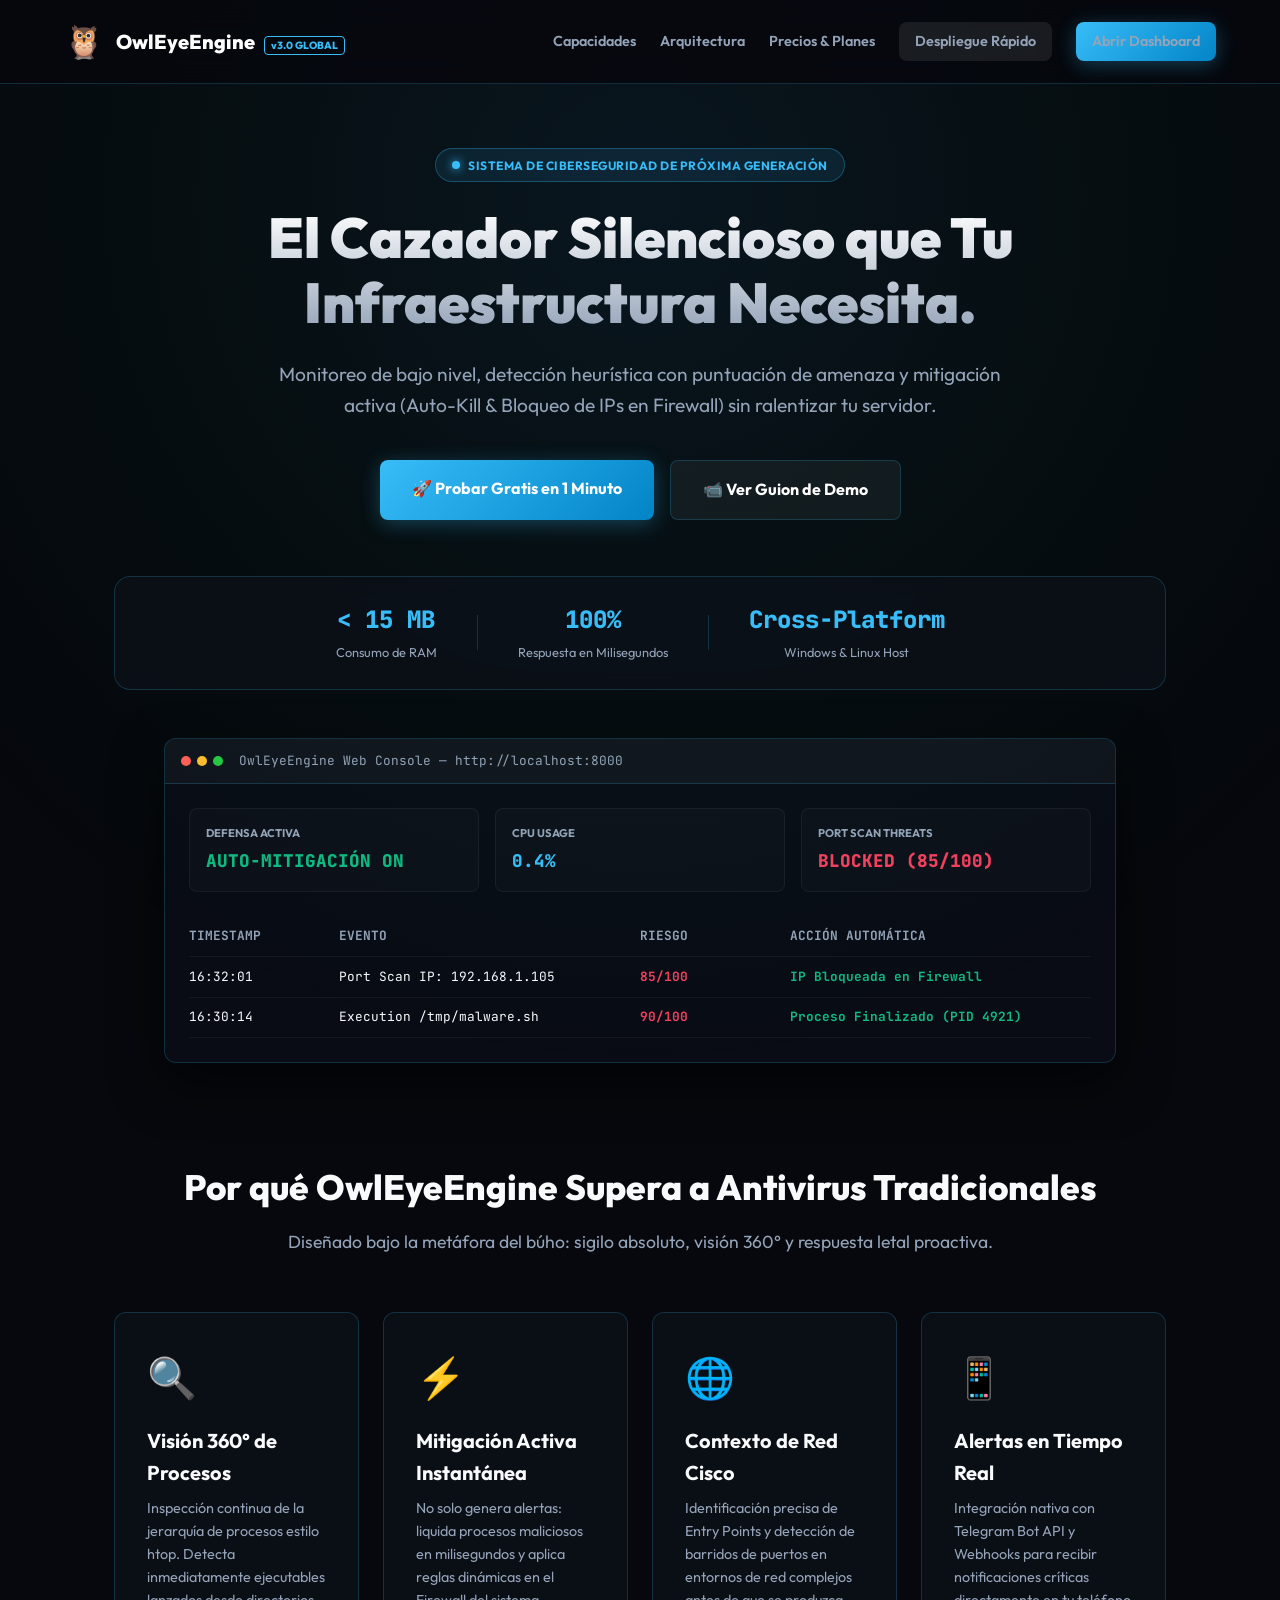
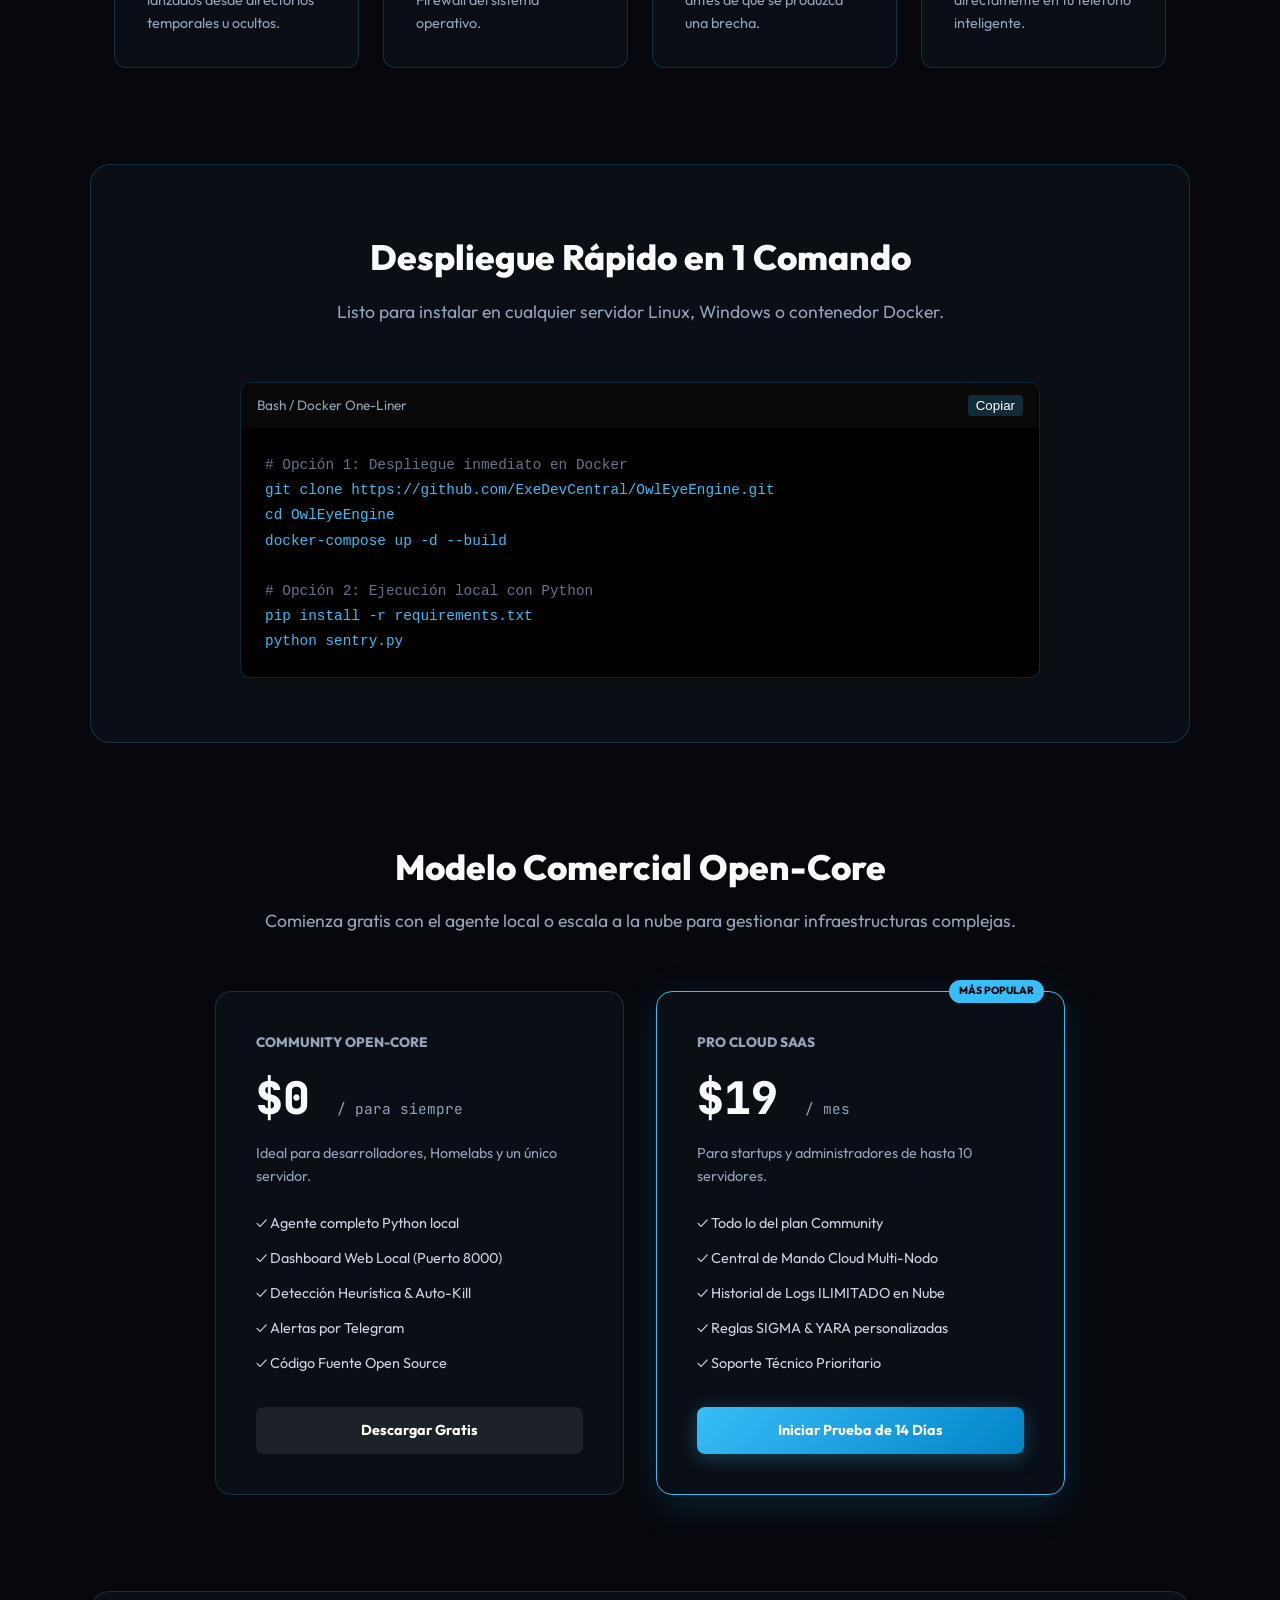
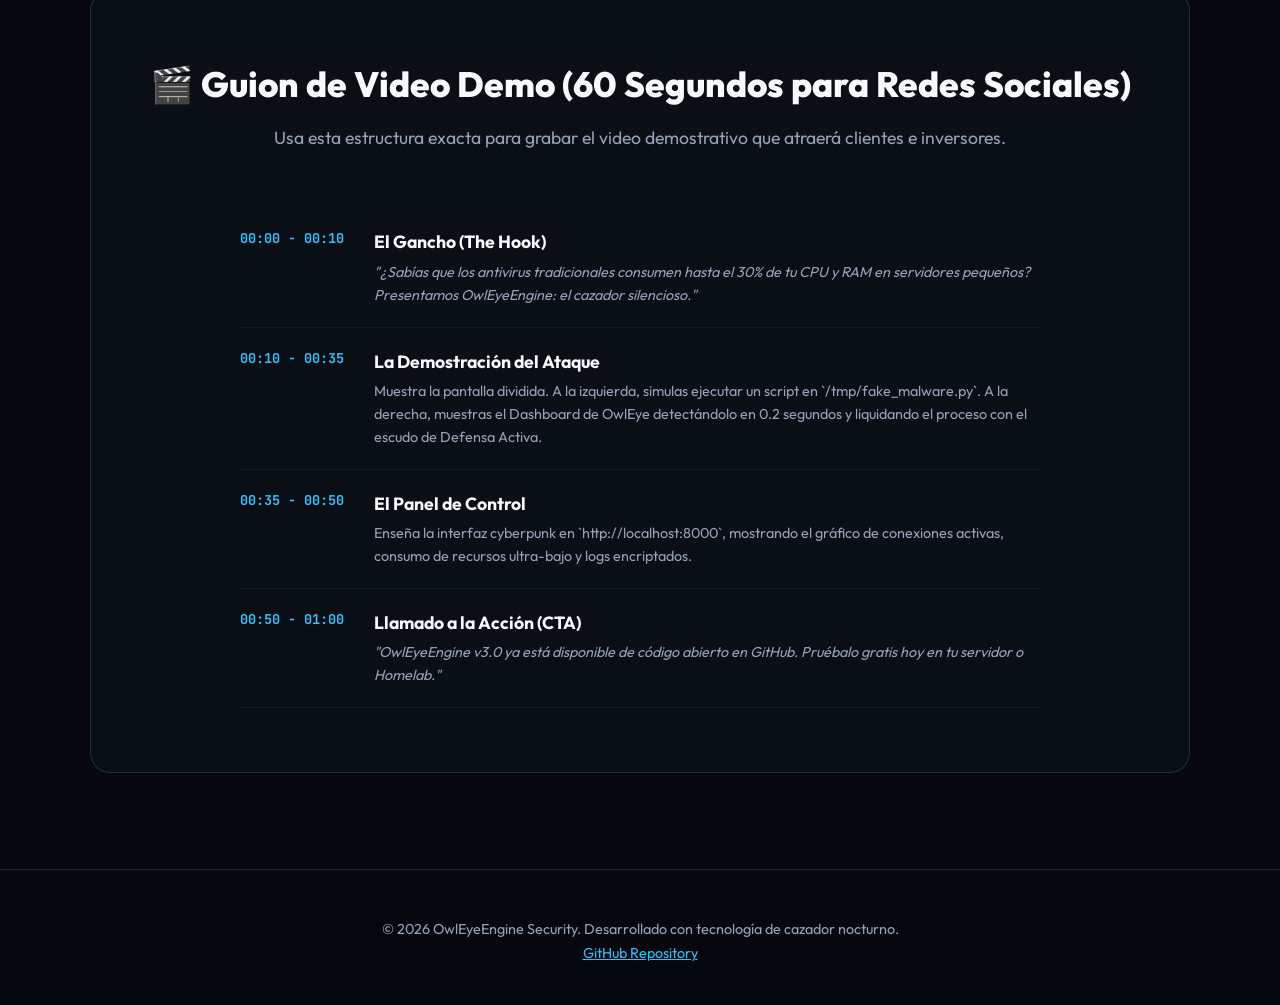
==== landing_page/index.html @ d5b2be89 "feat: OwlEyeEngine v3.0 Global Edition with Web Dashboard, Active Defense & Landing Page" ====
<!DOCTYPE html>
<html lang="es">
<head>
    <meta charset="UTF-8">
    <meta name="viewport" content="width=device-width, initial-scale=1.0">
    <title>OwlEyeEngine | Silent Monitor & Active Cyber Defense</title>
    <meta name="description" content="Next-generation ultra-lightweight EDR & Heuristic Security Agent for Linux, Windows & Cloud Servers with Real-time Active Defense.">
    <link rel="stylesheet" href="style.css">
    <link rel="preconnect" href="https://fonts.googleapis.com">
    <link rel="preconnect" href="https://fonts.gstatic.com" crossorigin>
    <link href="https://fonts.googleapis.com/css2?family=JetBrains+Mono:wght@400;700&family=Outfit:wght@300;400;600;700;800;900&display=swap" rel="stylesheet">
</head>
<body>
    <!-- Background Animated Mesh -->
    <div class="mesh-bg"></div>
    
    <!-- Header / Nav -->
    <header class="header">
        <div class="nav-container">
            <a href="#" class="brand">
                <span class="owl-logo">🦉</span>
                <div class="brand-info">
                    <span class="brand-name">OwlEyeEngine</span>
                    <span class="brand-badge">v3.0 GLOBAL</span>
                </div>
            </a>
            <nav class="nav-links">
                <a href="#features">Capacidades</a>
                <a href="#architecture">Arquitectura</a>
                <a href="#pricing">Precios & Planes</a>
                <a href="#quickstart" class="btn btn-secondary btn-nav">Despliegue Rápido</a>
                <a href="http://localhost:8000" target="_blank" class="btn btn-primary btn-nav">Abrir Dashboard</a>
            </nav>
        </div>
    </header>

    <!-- Hero Section -->
    <section class="hero">
        <div class="hero-content">
            <div class="hero-tag">
                <span class="pulse-dot"></span>
                SISTEMA DE CIBERSEGURIDAD DE PRÓXIMA GENERACIÓN
            </div>
            <h1 class="hero-title">El Cazador Silencioso que Tu Infraestructura Necesita.</h1>
            <p class="hero-subtitle">
                Monitoreo de bajo nivel, detección heurística con puntuación de amenaza y mitigación activa (Auto-Kill & Bloqueo de IPs en Firewall) sin ralentizar tu servidor.
            </p>
            <div class="hero-actions">
                <a href="#quickstart" class="btn btn-primary btn-lg">🚀 Probar Gratis en 1 Minuto</a>
                <a href="#demo-script" class="btn btn-glass btn-lg">📹 Ver Guion de Demo</a>
            </div>
            <div class="hero-stats">
                <div class="stat-item">
                    <span class="stat-number">&lt; 15 MB</span>
                    <span class="stat-label">Consumo de RAM</span>
                </div>
                <div class="stat-divider"></div>
                <div class="stat-item">
                    <span class="stat-number">100%</span>
                    <span class="stat-label">Respuesta en Milisegundos</span>
                </div>
                <div class="stat-divider"></div>
                <div class="stat-item">
                    <span class="stat-number">Cross-Platform</span>
                    <span class="stat-label">Windows & Linux Host</span>
                </div>
            </div>
        </div>
    </section>

    <!-- Interactive Mockup Showcase -->
    <section class="mockup-section">
        <div class="window-mockup">
            <div class="window-header">
                <div class="window-dots">
                    <span class="dot dot-red"></span>
                    <span class="dot dot-yellow"></span>
                    <span class="dot dot-green"></span>
                </div>
                <div class="window-title">OwlEyeEngine Web Console — http://localhost:8000</div>
            </div>
            <div class="window-body">
                <div class="mockup-grid">
                    <div class="mock-card">
                        <div class="mock-label">DEFENSA ACTIVA</div>
                        <div class="mock-val green">AUTO-MITIGACIÓN ON</div>
                    </div>
                    <div class="mock-card">
                        <div class="mock-label">CPU USAGE</div>
                        <div class="mock-val cyan">0.4%</div>
                    </div>
                    <div class="mock-card">
                        <div class="mock-label">PORT SCAN THREATS</div>
                        <div class="mock-val rose">BLOCKED (85/100)</div>
                    </div>
                </div>
                <div class="mockup-table">
                    <div class="mock-row header-row">
                        <span>TIMESTAMP</span>
                        <span>EVENTO</span>
                        <span>RIESGO</span>
                        <span>ACCIÓN AUTOMÁTICA</span>
                    </div>
                    <div class="mock-row">
                        <span>16:32:01</span>
                        <span>Port Scan IP: 192.168.1.105</span>
                        <span class="badge-danger">85/100</span>
                        <span class="badge-success">IP Bloqueada en Firewall</span>
                    </div>
                    <div class="mock-row">
                        <span>16:30:14</span>
                        <span>Execution /tmp/malware.sh</span>
                        <span class="badge-danger">90/100</span>
                        <span class="badge-success">Proceso Finalizado (PID 4921)</span>
                    </div>
                </div>
            </div>
        </div>
    </section>

    <!-- Features Section -->
    <section id="features" class="section">
        <div class="section-header">
            <h2>Por qué OwlEyeEngine Supera a Antivirus Tradicionales</h2>
            <p>Diseñado bajo la metáfora del búho: sigilo absoluto, visión 360° y respuesta letal proactiva.</p>
        </div>

        <div class="cards-grid">
            <div class="feature-card">
                <div class="feature-icon">🔍</div>
                <h3>Visión 360° de Procesos</h3>
                <p>Inspección continua de la jerarquía de procesos estilo htop. Detecta inmediatamente ejecutables lanzados desde directorios temporales u ocultos.</p>
            </div>

            <div class="feature-card">
                <div class="feature-icon">⚡</div>
                <h3>Mitigación Activa Instantánea</h3>
                <p>No solo genera alertas: liquida procesos maliciosos en milisegundos y aplica reglas dinámicas en el Firewall del sistema operativo.</p>
            </div>

            <div class="feature-card">
                <div class="feature-icon">🌐</div>
                <h3>Contexto de Red Cisco</h3>
                <p>Identificación precisa de Entry Points y detección de barridos de puertos en entornos de red complejos antes de que se produzca una brecha.</p>
            </div>

            <div class="feature-card">
                <div class="feature-icon">📱</div>
                <h3>Alertas en Tiempo Real</h3>
                <p>Integración nativa con Telegram Bot API y Webhooks para recibir notificaciones críticas directamente en tu teléfono inteligente.</p>
            </div>
        </div>
    </section>

    <!-- Quick Start -->
    <section id="quickstart" class="section bg-panel">
        <div class="section-header">
            <h2>Despliegue Rápido en 1 Comando</h2>
            <p>Listo para instalar en cualquier servidor Linux, Windows o contenedor Docker.</p>
        </div>

        <div class="code-box">
            <div class="code-header">
                <span>Bash / Docker One-Liner</span>
                <button class="copy-btn" onclick="navigator.clipboard.writeText('docker-compose up -d --build')">Copiar</button>
            </div>
            <pre><code><span class="code-comment"># Opción 1: Despliegue inmediato en Docker</span>
git clone https://github.com/ExeDevCentral/OwlEyeEngine.git
cd OwlEyeEngine
docker-compose up -d --build

<span class="code-comment"># Opción 2: Ejecución local con Python</span>
pip install -r requirements.txt
python sentry.py</code></pre>
        </div>
    </section>

    <!-- Pricing Section -->
    <section id="pricing" class="section">
        <div class="section-header">
            <h2>Modelo Comercial Open-Core</h2>
            <p>Comienza gratis con el agente local o escala a la nube para gestionar infraestructuras complejas.</p>
        </div>

        <div class="pricing-grid">
            <div class="pricing-card">
                <div class="price-tier">COMMUNITY OPEN-CORE</div>
                <div class="price-amount">$0 <span>/ para siempre</span></div>
                <p class="price-desc">Ideal para desarrolladores, Homelabs y un único servidor.</p>
                <ul class="price-features">
                    <li>✓ Agente completo Python local</li>
                    <li>✓ Dashboard Web Local (Puerto 8000)</li>
                    <li>✓ Detección Heurística & Auto-Kill</li>
                    <li>✓ Alertas por Telegram</li>
                    <li>✓ Código Fuente Open Source</li>
                </ul>
                <a href="#quickstart" class="btn btn-secondary btn-full">Descargar Gratis</a>
            </div>

            <div class="pricing-card featured">
                <div class="popular-badge">MÁS POPULAR</div>
                <div class="price-tier">PRO CLOUD SAAS</div>
                <div class="price-amount">$19 <span>/ mes</span></div>
                <p class="price-desc">Para startups y administradores de hasta 10 servidores.</p>
                <ul class="price-features">
                    <li>✓ Todo lo del plan Community</li>
                    <li>✓ Central de Mando Cloud Multi-Nodo</li>
                    <li>✓ Historial de Logs ILIMITADO en Nube</li>
                    <li>✓ Reglas SIGMA & YARA personalizadas</li>
                    <li>✓ Soporte Técnico Prioritario</li>
                </ul>
                <a href="#" class="btn btn-primary btn-full">Iniciar Prueba de 14 Días</a>
            </div>
        </div>
    </section>

    <!-- Demo Script Section -->
    <section id="demo-script" class="section bg-panel">
        <div class="section-header">
            <h2>🎬 Guion de Video Demo (60 Segundos para Redes Sociales)</h2>
            <p>Usa esta estructura exacta para grabar el video demostrativo que atraerá clientes e inversores.</p>
        </div>

        <div class="script-timeline">
            <div class="timeline-step">
                <div class="step-time">00:00 - 00:10</div>
                <div class="step-content">
                    <h4>El Gancho (The Hook)</h4>
                    <p><em>"¿Sabías que los antivirus tradicionales consumen hasta el 30% de tu CPU y RAM en servidores pequeños? Presentamos OwlEyeEngine: el cazador silencioso."</em></p>
                </div>
            </div>
            <div class="timeline-step">
                <div class="step-time">00:10 - 00:35</div>
                <div class="step-content">
                    <h4>La Demostración del Ataque</h4>
                    <p>Muestra la pantalla dividida. A la izquierda, simulas ejecutar un script en `/tmp/fake_malware.py`. A la derecha, muestras el Dashboard de OwlEye detectándolo en 0.2 segundos y liquidando el proceso con el escudo de Defensa Activa.</p>
                </div>
            </div>
            <div class="timeline-step">
                <div class="step-time">00:35 - 00:50</div>
                <div class="step-content">
                    <h4>El Panel de Control</h4>
                    <p>Enseña la interfaz cyberpunk en `http://localhost:8000`, mostrando el gráfico de conexiones activas, consumo de recursos ultra-bajo y logs encriptados.</p>
                </div>
            </div>
            <div class="timeline-step">
                <div class="step-time">00:50 - 01:00</div>
                <div class="step-content">
                    <h4>Llamado a la Acción (CTA)</h4>
                    <p><em>"OwlEyeEngine v3.0 ya está disponible de código abierto en GitHub. Pruébalo gratis hoy en tu servidor o Homelab."</em></p>
                </div>
            </div>
        </div>
    </section>

    <!-- Footer -->
    <footer class="footer">
        <p>© 2026 OwlEyeEngine Security. Desarrollado con tecnología de cazador nocturno.</p>
        <p><a href="https://github.com/ExeDevCentral/OwlEyeEngine.git" target="_blank" style="color: var(--cyan);">GitHub Repository</a></p>
    </footer>
</body>
</html>
---- landing_page/style.css ----
:root {
    --bg-main: #06080d;
    --panel-bg: rgba(14, 18, 27, 0.7);
    --panel-border: rgba(56, 189, 248, 0.2);
    --text-primary: #f8fafc;
    --text-secondary: #94a3b8;
    --cyan: #38bdf8;
    --emerald: #10b981;
    --rose: #f43f5e;
    --font: 'Outfit', sans-serif;
    --font-mono: 'JetBrains Mono', monospace;
}

* {
    box-sizing: border-box;
    margin: 0;
    padding: 0;
}

body {
    background-color: var(--bg-main);
    color: var(--text-primary);
    font-family: var(--font);
    line-height: 1.6;
    overflow-x: hidden;
}

.mesh-bg {
    position: fixed;
    top: -20vh;
    left: -20vw;
    width: 140vw;
    height: 140vh;
    background: radial-gradient(circle at 50% 30%, rgba(56, 189, 248, 0.08) 0%, rgba(16, 185, 129, 0.04) 35%, transparent 70%);
    pointer-events: none;
    z-index: 0;
}

/* HEADER */
.header {
    position: sticky;
    top: 0;
    z-index: 100;
    background: rgba(6, 8, 13, 0.85);
    backdrop-filter: blur(16px);
    border-bottom: 1px solid var(--panel-border);
    padding: 1rem 0;
}

.nav-container {
    max-width: 1200px;
    margin: 0 auto;
    display: flex;
    justify-content: space-between;
    align-items: center;
    padding: 0 1.5rem;
}

.brand {
    display: flex;
    align-items: center;
    gap: 0.75rem;
    text-decoration: none;
    color: white;
}

.owl-logo { font-size: 2rem; }
.brand-name { font-weight: 800; font-size: 1.25rem; }

.brand-badge {
    font-size: 0.65rem;
    font-weight: 800;
    color: var(--cyan);
    border: 1px solid var(--cyan);
    padding: 2px 6px;
    border-radius: 4px;
    margin-left: 6px;
}

.nav-links {
    display: flex;
    align-items: center;
    gap: 1.5rem;
}

.nav-links a {
    color: var(--text-secondary);
    text-decoration: none;
    font-weight: 600;
    font-size: 0.9rem;
    transition: color 0.2s;
}

.nav-links a:hover { color: white; }

/* BUTTONS */
.btn {
    display: inline-block;
    padding: 0.75rem 1.5rem;
    border-radius: 8px;
    font-weight: 700;
    text-decoration: none;
    transition: all 0.2s ease;
    cursor: pointer;
    font-size: 0.9rem;
}

.btn-primary {
    background: linear-gradient(135deg, var(--cyan), #0284c7);
    color: white;
    box-shadow: 0 4px 20px rgba(56, 189, 248, 0.3);
}

.btn-primary:hover {
    transform: translateY(-2px);
    box-shadow: 0 6px 25px rgba(56, 189, 248, 0.45);
}

.btn-secondary {
    background: rgba(255, 255, 255, 0.08);
    color: white;
}

.btn-glass {
    background: rgba(255, 255, 255, 0.05);
    color: white;
    border: 1px solid var(--panel-border);
}

.btn-lg { padding: 1rem 2rem; font-size: 1rem; }
.btn-nav { padding: 0.5rem 1rem; }

/* HERO */
.hero {
    max-width: 1100px;
    margin: 4rem auto 2rem auto;
    text-align: center;
    padding: 0 1.5rem;
    position: relative;
    z-index: 1;
}

.hero-tag {
    display: inline-flex;
    align-items: center;
    gap: 8px;
    background: rgba(56, 189, 248, 0.1);
    border: 1px solid rgba(56, 189, 248, 0.3);
    color: var(--cyan);
    padding: 0.4rem 1rem;
    border-radius: 30px;
    font-size: 0.75rem;
    font-weight: 700;
    letter-spacing: 0.5px;
    margin-bottom: 1.5rem;
}

.pulse-dot {
    width: 8px;
    height: 8px;
    background-color: var(--cyan);
    border-radius: 50%;
    box-shadow: 0 0 10px var(--cyan);
}

.hero-title {
    font-size: 3.5rem;
    font-weight: 900;
    line-height: 1.15;
    background: linear-gradient(180deg, #ffffff 0%, #94a3b8 100%);
    -webkit-background-clip: text;
    -webkit-text-fill-color: transparent;
    margin-bottom: 1.5rem;
}

.hero-subtitle {
    font-size: 1.2rem;
    color: var(--text-secondary);
    max-width: 750px;
    margin: 0 auto 2.5rem auto;
}

.hero-actions {
    display: flex;
    justify-content: center;
    gap: 1rem;
    margin-bottom: 3.5rem;
}

.hero-stats {
    display: flex;
    justify-content: center;
    align-items: center;
    gap: 2.5rem;
    background: var(--panel-bg);
    border: 1px solid var(--panel-border);
    padding: 1.5rem 2rem;
    border-radius: 16px;
    backdrop-filter: blur(10px);
}

.stat-number { display: block; font-size: 1.5rem; font-weight: 800; font-family: var(--font-mono); color: var(--cyan); }
.stat-label { font-size: 0.8rem; color: var(--text-secondary); }
.stat-divider { width: 1px; height: 35px; background: var(--panel-border); }

/* MOCKUP SHOWCASE */
.mockup-section {
    max-width: 1000px;
    margin: 3rem auto 6rem auto;
    padding: 0 1.5rem;
}

.window-mockup {
    background: rgba(10, 14, 23, 0.9);
    border: 1px solid var(--panel-border);
    border-radius: 12px;
    box-shadow: 0 20px 50px rgba(0,0,0,0.6);
    overflow: hidden;
}

.window-header {
    background: rgba(255, 255, 255, 0.03);
    padding: 0.75rem 1rem;
    display: flex;
    align-items: center;
    border-bottom: 1px solid var(--panel-border);
}

.window-dots { display: flex; gap: 6px; margin-right: 1rem; }
.dot { width: 10px; height: 10px; border-radius: 50%; }
.dot-red { background: #ff5f56; }
.dot-yellow { background: #ffbd2e; }
.dot-green { background: #27c93f; }
.window-title { font-family: var(--font-mono); font-size: 0.8rem; color: var(--text-secondary); }

.window-body { padding: 1.5rem; }
.mockup-grid { display: grid; grid-template-columns: repeat(3, 1fr); gap: 1rem; margin-bottom: 1.5rem; }
.mock-card { background: rgba(255,255,255,0.02); padding: 1rem; border-radius: 8px; border: 1px solid rgba(255,255,255,0.05); }
.mock-label { font-size: 0.7rem; color: var(--text-secondary); font-weight: 700; }
.mock-val { font-size: 1.1rem; font-weight: 800; font-family: var(--font-mono); margin-top: 4px; }
.mock-val.green { color: var(--emerald); }
.mock-val.cyan { color: var(--cyan); }
.mock-val.rose { color: var(--rose); }

.mockup-table { font-family: var(--font-mono); font-size: 0.8rem; }
.mock-row { display: grid; grid-template-columns: 1fr 2fr 1fr 2fr; padding: 0.6rem 0; border-bottom: 1px solid rgba(255,255,255,0.05); }
.header-row { color: var(--text-secondary); font-weight: 700; }
.badge-danger { color: var(--rose); font-weight: 700; }
.badge-success { color: var(--emerald); font-weight: 700; }

/* SECTIONS */
.section { max-width: 1100px; margin: 6rem auto; padding: 0 1.5rem; }
.bg-panel { background: var(--panel-bg); border: 1px solid var(--panel-border); padding: 4rem 2rem; border-radius: 20px; }
.section-header { text-align: center; margin-bottom: 3.5rem; }
.section-header h2 { font-size: 2.2rem; font-weight: 800; margin-bottom: 0.75rem; }
.section-header p { color: var(--text-secondary); font-size: 1.1rem; }

/* CARDS */
.cards-grid { display: grid; grid-template-columns: repeat(auto-fit, minmax(240px, 1fr)); gap: 1.5rem; }
.feature-card { background: var(--panel-bg); border: 1px solid var(--panel-border); padding: 2rem; border-radius: 12px; }
.feature-icon { font-size: 2.5rem; margin-bottom: 1rem; }
.feature-card h3 { font-size: 1.25rem; font-weight: 700; margin-bottom: 0.5rem; }
.feature-card p { color: var(--text-secondary); font-size: 0.9rem; }

/* CODE BOX */
.code-box { background: #000000; border: 1px solid var(--panel-border); border-radius: 10px; overflow: hidden; max-width: 800px; margin: 0 auto; }
.code-header { background: rgba(255,255,255,0.03); padding: 0.75rem 1rem; display: flex; justify-content: space-between; font-size: 0.85rem; color: var(--text-secondary); }
.copy-btn { background: var(--panel-border); border: none; color: white; padding: 2px 8px; border-radius: 4px; cursor: pointer; }
.code-box pre { padding: 1.5rem; font-family: var(--font-mono); font-size: 0.9rem; color: var(--cyan); line-height: 1.6; }
.code-comment { color: #64748b; }

/* PRICING */
.pricing-grid { display: grid; grid-template-columns: 1fr 1fr; gap: 2rem; max-width: 850px; margin: 0 auto; }
.pricing-card { background: var(--panel-bg); border: 1px solid var(--panel-border); padding: 2.5rem; border-radius: 16px; position: relative; }
.pricing-card.featured { border-color: var(--cyan); box-shadow: 0 10px 40px rgba(56, 189, 248, 0.15); }
.popular-badge { position: absolute; top: -12px; right: 20px; background: var(--cyan); color: black; font-weight: 800; font-size: 0.65rem; padding: 3px 10px; border-radius: 12px; }
.price-tier { font-size: 0.85rem; font-weight: 800; color: var(--text-secondary); }
.price-amount { font-size: 2.8rem; font-weight: 900; margin: 0.5rem 0; font-family: var(--font-mono); }
.price-amount span { font-size: 0.9rem; font-weight: 400; color: var(--text-secondary); }
.price-desc { font-size: 0.9rem; color: var(--text-secondary); margin-bottom: 1.5rem; }
.price-features { list-style: none; margin-bottom: 2rem; font-size: 0.9rem; }
.price-features li { margin-bottom: 0.75rem; color: #cbd5e1; }
.btn-full { display: block; text-align: center; width: 100%; }

/* DEMO SCRIPT TIMELINE */
.script-timeline { max-width: 800px; margin: 0 auto; }
.timeline-step { display: flex; gap: 1.5rem; padding: 1.25rem 0; border-bottom: 1px solid rgba(255,255,255,0.05); }
.step-time { font-family: var(--font-mono); font-size: 0.85rem; color: var(--cyan); font-weight: 700; min-width: 110px; }
.step-content h4 { font-size: 1.1rem; margin-bottom: 4px; }
.step-content p { color: var(--text-secondary); font-size: 0.9rem; }

/* FOOTER */
.footer { border-top: 1px solid var(--panel-border); text-align: center; padding: 3rem 0; color: var(--text-secondary); font-size: 0.9rem; }
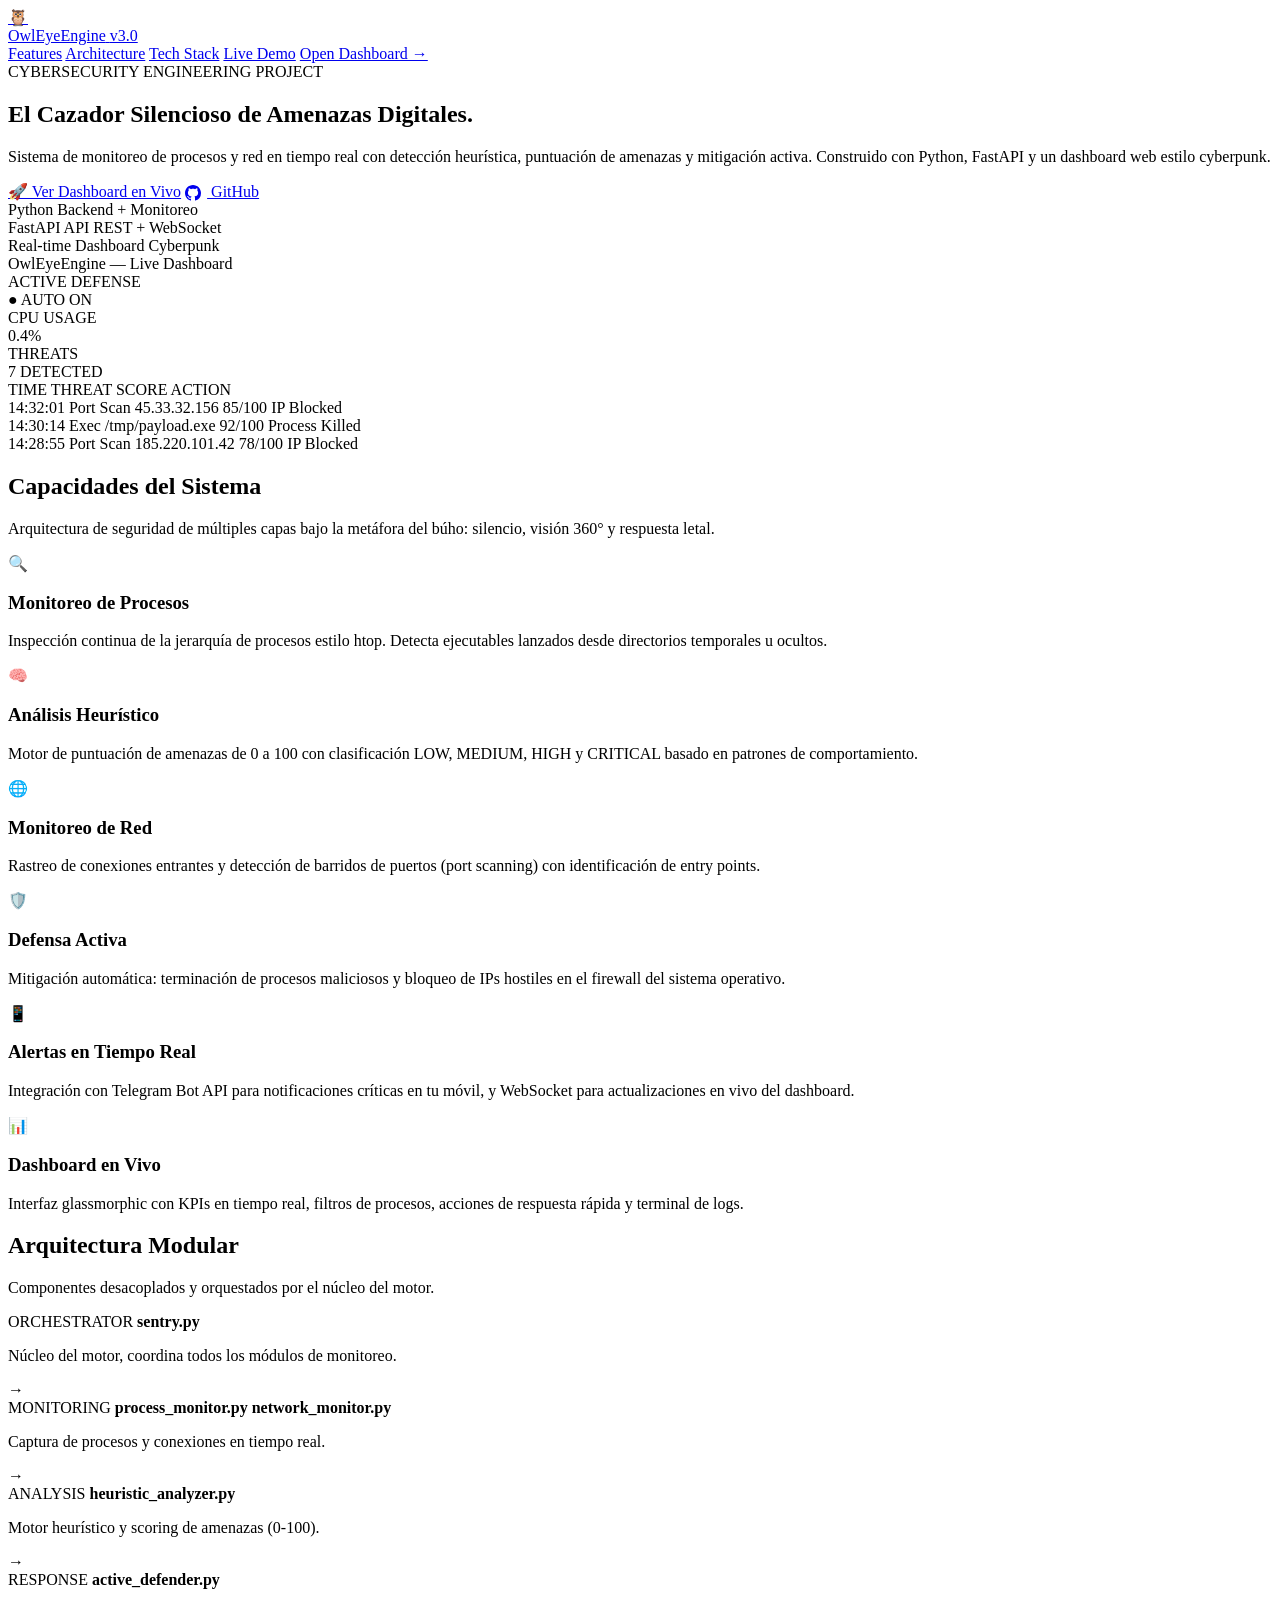
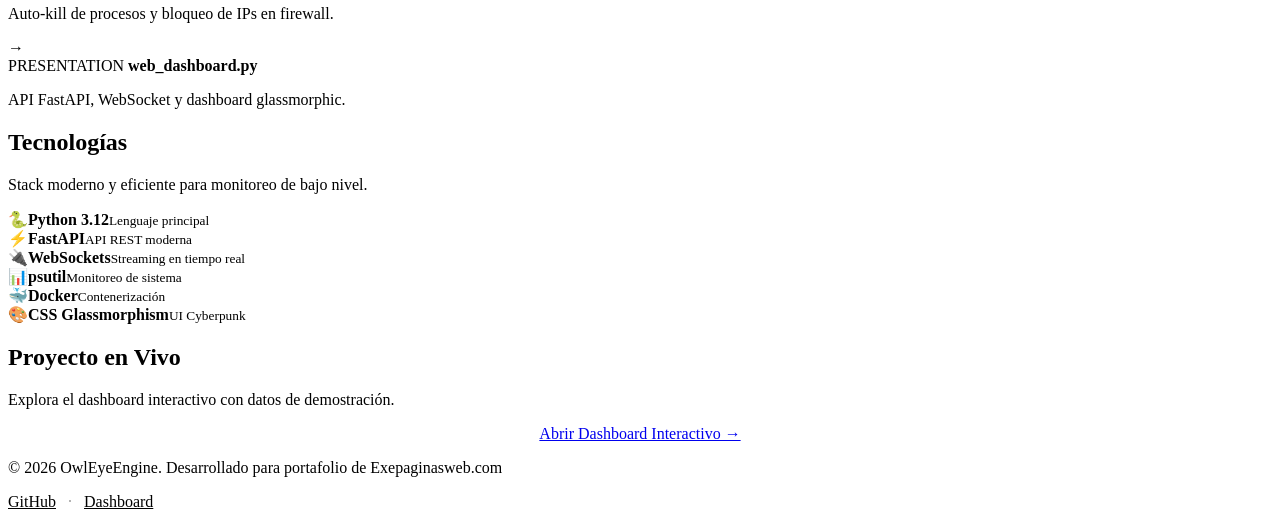
==== commit b8990e33: "feat: production-ready dashboard, demo mode & Vercel deployment support - Add DEMO_MODE (simulated d" ====
--- a/landing_page/index.html
+++ b/landing_page/index.html
@@ -3,72 +3,75 @@
 <head>
     <meta charset="UTF-8">
     <meta name="viewport" content="width=device-width, initial-scale=1.0">
-    <title>OwlEyeEngine | Silent Monitor & Active Cyber Defense</title>
-    <meta name="description" content="Next-generation ultra-lightweight EDR & Heuristic Security Agent for Linux, Windows & Cloud Servers with Real-time Active Defense.">
-    <link rel="stylesheet" href="style.css">
+    <title>OwlEyeEngine | Cybersecurity Monitoring Dashboard</title>
+    <meta name="description" content="Plataforma de ciberseguridad con monitoreo en tiempo real, detección heurística de amenazas y defensa activa. Proyecto demo para portafolio.">
+    <link rel="icon" href="data:image/svg+xml,<svg xmlns='http://www.w3.org/2000/svg' viewBox='0 0 100 100'><text y='.9em' font-size='90'>🦉</text></svg>">
+    <link rel="stylesheet" href="/landing/style.css">
     <link rel="preconnect" href="https://fonts.googleapis.com">
     <link rel="preconnect" href="https://fonts.gstatic.com" crossorigin>
     <link href="https://fonts.googleapis.com/css2?family=JetBrains+Mono:wght@400;700&family=Outfit:wght@300;400;600;700;800;900&display=swap" rel="stylesheet">
 </head>
 <body>
-    <!-- Background Animated Mesh -->
     <div class="mesh-bg"></div>
-    
-    <!-- Header / Nav -->
+    <div class="grid-overlay"></div>
+
     <header class="header">
         <div class="nav-container">
             <a href="#" class="brand">
                 <span class="owl-logo">🦉</span>
                 <div class="brand-info">
                     <span class="brand-name">OwlEyeEngine</span>
-                    <span class="brand-badge">v3.0 GLOBAL</span>
+                    <span class="brand-badge">v3.0</span>
                 </div>
             </a>
             <nav class="nav-links">
-                <a href="#features">Capacidades</a>
-                <a href="#architecture">Arquitectura</a>
-                <a href="#pricing">Precios & Planes</a>
-                <a href="#quickstart" class="btn btn-secondary btn-nav">Despliegue Rápido</a>
-                <a href="http://localhost:8000" target="_blank" class="btn btn-primary btn-nav">Abrir Dashboard</a>
+                <a href="#features">Features</a>
+                <a href="#architecture">Architecture</a>
+                <a href="#stack">Tech Stack</a>
+                <a href="#demo">Live Demo</a>
+                <a href="/dashboard" target="_blank" class="btn btn-primary btn-nav">Open Dashboard →</a>
             </nav>
         </div>
     </header>
 
-    <!-- Hero Section -->
     <section class="hero">
         <div class="hero-content">
             <div class="hero-tag">
                 <span class="pulse-dot"></span>
-                SISTEMA DE CIBERSEGURIDAD DE PRÓXIMA GENERACIÓN
-            </div>
-            <h1 class="hero-title">El Cazador Silencioso que Tu Infraestructura Necesita.</h1>
+                CYBERSECURITY ENGINEERING PROJECT
+            </div>
+            <h1 class="hero-title">El Cazador Silencioso de Amenazas Digitales.</h1>
             <p class="hero-subtitle">
-                Monitoreo de bajo nivel, detección heurística con puntuación de amenaza y mitigación activa (Auto-Kill & Bloqueo de IPs en Firewall) sin ralentizar tu servidor.
+                Sistema de monitoreo de procesos y red en tiempo real con detección heurística,
+                puntuación de amenazas y mitigación activa. Construido con Python, FastAPI y un
+                dashboard web estilo cyberpunk.
             </p>
             <div class="hero-actions">
-                <a href="#quickstart" class="btn btn-primary btn-lg">🚀 Probar Gratis en 1 Minuto</a>
-                <a href="#demo-script" class="btn btn-glass btn-lg">📹 Ver Guion de Demo</a>
+                <a href="/dashboard" target="_blank" class="btn btn-primary btn-lg">🚀 Ver Dashboard en Vivo</a>
+                <a href="https://github.com/ExeDevCentral/OwlEyeEngine" target="_blank" class="btn btn-glass btn-lg">
+                    <svg viewBox="0 0 16 16" width="16" height="16" fill="currentColor" style="vertical-align:middle;margin-right:6px;"><path fill-rule="evenodd" d="M8 0C3.58 0 0 3.58 0 8c0 3.54 2.29 6.53 5.47 7.59.4.07.55-.17.55-.38 0-.19-.01-.82-.01-1.49-2.01.37-2.53-.49-2.69-.94-.09-.23-.48-.94-.82-1.13-.28-.15-.68-.52-.01-.53.63-.01 1.08.58 1.23.82.72 1.21 1.87.87 2.33.66.07-.52.28-.87.51-1.07-1.78-.2-3.64-.89-3.64-3.95 0-.87.31-1.59.82-2.15-.08-.2-.36-1.02.08-2.12 0 0 .67-.21 2.2.82.64-.18 1.32-.27 2-.27.68 0 1.36.09 2 .27 1.53-1.04 2.2-.82 2.2-.82.44 1.1.16 1.92.08 2.12.51.56.82 1.27.82 2.15 0 3.07-1.87 3.75-3.65 3.95.29.25.54.73.54 1.48 0 1.07-.01 1.93-.01 2.2 0 .21.15.46.55.38A8.01 8.01 0 0 0 16 8c0-4.42-3.58-8-8-8z"></path></svg>
+                    GitHub
+                </a>
             </div>
             <div class="hero-stats">
                 <div class="stat-item">
-                    <span class="stat-number">&lt; 15 MB</span>
-                    <span class="stat-label">Consumo de RAM</span>
+                    <span class="stat-number">Python</span>
+                    <span class="stat-label">Backend + Monitoreo</span>
                 </div>
                 <div class="stat-divider"></div>
                 <div class="stat-item">
-                    <span class="stat-number">100%</span>
-                    <span class="stat-label">Respuesta en Milisegundos</span>
+                    <span class="stat-number">FastAPI</span>
+                    <span class="stat-label">API REST + WebSocket</span>
                 </div>
                 <div class="stat-divider"></div>
                 <div class="stat-item">
-                    <span class="stat-number">Cross-Platform</span>
-                    <span class="stat-label">Windows & Linux Host</span>
-                </div>
-            </div>
-        </div>
-    </section>
-
-    <!-- Interactive Mockup Showcase -->
+                    <span class="stat-number">Real-time</span>
+                    <span class="stat-label">Dashboard Cyberpunk</span>
+                </div>
+            </div>
+        </div>
+    </section>
+
     <section class="mockup-section">
         <div class="window-mockup">
             <div class="window-header">
@@ -77,186 +80,170 @@
                     <span class="dot dot-yellow"></span>
                     <span class="dot dot-green"></span>
                 </div>
-                <div class="window-title">OwlEyeEngine Web Console — http://localhost:8000</div>
+                <div class="window-title">OwlEyeEngine — Live Dashboard</div>
             </div>
             <div class="window-body">
                 <div class="mockup-grid">
                     <div class="mock-card">
-                        <div class="mock-label">DEFENSA ACTIVA</div>
-                        <div class="mock-val green">AUTO-MITIGACIÓN ON</div>
+                        <div class="mock-label">ACTIVE DEFENSE</div>
+                        <div class="mock-val green">● AUTO ON</div>
                     </div>
                     <div class="mock-card">
                         <div class="mock-label">CPU USAGE</div>
                         <div class="mock-val cyan">0.4%</div>
                     </div>
                     <div class="mock-card">
-                        <div class="mock-label">PORT SCAN THREATS</div>
-                        <div class="mock-val rose">BLOCKED (85/100)</div>
+                        <div class="mock-label">THREATS</div>
+                        <div class="mock-val rose">7 DETECTED</div>
                     </div>
                 </div>
                 <div class="mockup-table">
                     <div class="mock-row header-row">
-                        <span>TIMESTAMP</span>
-                        <span>EVENTO</span>
-                        <span>RIESGO</span>
-                        <span>ACCIÓN AUTOMÁTICA</span>
+                        <span>TIME</span>
+                        <span>THREAT</span>
+                        <span>SCORE</span>
+                        <span>ACTION</span>
                     </div>
                     <div class="mock-row">
-                        <span>16:32:01</span>
-                        <span>Port Scan IP: 192.168.1.105</span>
+                        <span>14:32:01</span>
+                        <span>Port Scan 45.33.32.156</span>
                         <span class="badge-danger">85/100</span>
-                        <span class="badge-success">IP Bloqueada en Firewall</span>
+                        <span class="badge-success">IP Blocked</span>
                     </div>
                     <div class="mock-row">
-                        <span>16:30:14</span>
-                        <span>Execution /tmp/malware.sh</span>
-                        <span class="badge-danger">90/100</span>
-                        <span class="badge-success">Proceso Finalizado (PID 4921)</span>
-                    </div>
-                </div>
-            </div>
-        </div>
-    </section>
-
-    <!-- Features Section -->
+                        <span>14:30:14</span>
+                        <span>Exec /tmp/payload.exe</span>
+                        <span class="badge-danger">92/100</span>
+                        <span class="badge-success">Process Killed</span>
+                    </div>
+                    <div class="mock-row">
+                        <span>14:28:55</span>
+                        <span>Port Scan 185.220.101.42</span>
+                        <span class="badge-danger">78/100</span>
+                        <span class="badge-success">IP Blocked</span>
+                    </div>
+                </div>
+            </div>
+        </div>
+    </section>
+
     <section id="features" class="section">
         <div class="section-header">
-            <h2>Por qué OwlEyeEngine Supera a Antivirus Tradicionales</h2>
-            <p>Diseñado bajo la metáfora del búho: sigilo absoluto, visión 360° y respuesta letal proactiva.</p>
+            <h2>Capacidades del Sistema</h2>
+            <p>Arquitectura de seguridad de múltiples capas bajo la metáfora del búho: silencio, visión 360° y respuesta letal.</p>
         </div>
 
         <div class="cards-grid">
             <div class="feature-card">
                 <div class="feature-icon">🔍</div>
-                <h3>Visión 360° de Procesos</h3>
-                <p>Inspección continua de la jerarquía de procesos estilo htop. Detecta inmediatamente ejecutables lanzados desde directorios temporales u ocultos.</p>
-            </div>
-
-            <div class="feature-card">
-                <div class="feature-icon">⚡</div>
-                <h3>Mitigación Activa Instantánea</h3>
-                <p>No solo genera alertas: liquida procesos maliciosos en milisegundos y aplica reglas dinámicas en el Firewall del sistema operativo.</p>
+                <h3>Monitoreo de Procesos</h3>
+                <p>Inspección continua de la jerarquía de procesos estilo htop. Detecta ejecutables lanzados desde directorios temporales u ocultos.</p>
+            </div>
+
+            <div class="feature-card">
+                <div class="feature-icon">🧠</div>
+                <h3>Análisis Heurístico</h3>
+                <p>Motor de puntuación de amenazas de 0 a 100 con clasificación LOW, MEDIUM, HIGH y CRITICAL basado en patrones de comportamiento.</p>
             </div>
 
             <div class="feature-card">
                 <div class="feature-icon">🌐</div>
-                <h3>Contexto de Red Cisco</h3>
-                <p>Identificación precisa de Entry Points y detección de barridos de puertos en entornos de red complejos antes de que se produzca una brecha.</p>
+                <h3>Monitoreo de Red</h3>
+                <p>Rastreo de conexiones entrantes y detección de barridos de puertos (port scanning) con identificación de entry points.</p>
+            </div>
+
+            <div class="feature-card">
+                <div class="feature-icon">🛡️</div>
+                <h3>Defensa Activa</h3>
+                <p>Mitigación automática: terminación de procesos maliciosos y bloqueo de IPs hostiles en el firewall del sistema operativo.</p>
             </div>
 
             <div class="feature-card">
                 <div class="feature-icon">📱</div>
                 <h3>Alertas en Tiempo Real</h3>
-                <p>Integración nativa con Telegram Bot API y Webhooks para recibir notificaciones críticas directamente en tu teléfono inteligente.</p>
-            </div>
-        </div>
-    </section>
-
-    <!-- Quick Start -->
-    <section id="quickstart" class="section bg-panel">
-        <div class="section-header">
-            <h2>Despliegue Rápido en 1 Comando</h2>
-            <p>Listo para instalar en cualquier servidor Linux, Windows o contenedor Docker.</p>
-        </div>
-
-        <div class="code-box">
-            <div class="code-header">
-                <span>Bash / Docker One-Liner</span>
-                <button class="copy-btn" onclick="navigator.clipboard.writeText('docker-compose up -d --build')">Copiar</button>
-            </div>
-            <pre><code><span class="code-comment"># Opción 1: Despliegue inmediato en Docker</span>
-git clone https://github.com/ExeDevCentral/OwlEyeEngine.git
-cd OwlEyeEngine
-docker-compose up -d --build
-
-<span class="code-comment"># Opción 2: Ejecución local con Python</span>
-pip install -r requirements.txt
-python sentry.py</code></pre>
-        </div>
-    </section>
-
-    <!-- Pricing Section -->
-    <section id="pricing" class="section">
-        <div class="section-header">
-            <h2>Modelo Comercial Open-Core</h2>
-            <p>Comienza gratis con el agente local o escala a la nube para gestionar infraestructuras complejas.</p>
-        </div>
-
-        <div class="pricing-grid">
-            <div class="pricing-card">
-                <div class="price-tier">COMMUNITY OPEN-CORE</div>
-                <div class="price-amount">$0 <span>/ para siempre</span></div>
-                <p class="price-desc">Ideal para desarrolladores, Homelabs y un único servidor.</p>
-                <ul class="price-features">
-                    <li>✓ Agente completo Python local</li>
-                    <li>✓ Dashboard Web Local (Puerto 8000)</li>
-                    <li>✓ Detección Heurística & Auto-Kill</li>
-                    <li>✓ Alertas por Telegram</li>
-                    <li>✓ Código Fuente Open Source</li>
-                </ul>
-                <a href="#quickstart" class="btn btn-secondary btn-full">Descargar Gratis</a>
-            </div>
-
-            <div class="pricing-card featured">
-                <div class="popular-badge">MÁS POPULAR</div>
-                <div class="price-tier">PRO CLOUD SAAS</div>
-                <div class="price-amount">$19 <span>/ mes</span></div>
-                <p class="price-desc">Para startups y administradores de hasta 10 servidores.</p>
-                <ul class="price-features">
-                    <li>✓ Todo lo del plan Community</li>
-                    <li>✓ Central de Mando Cloud Multi-Nodo</li>
-                    <li>✓ Historial de Logs ILIMITADO en Nube</li>
-                    <li>✓ Reglas SIGMA & YARA personalizadas</li>
-                    <li>✓ Soporte Técnico Prioritario</li>
-                </ul>
-                <a href="#" class="btn btn-primary btn-full">Iniciar Prueba de 14 Días</a>
-            </div>
-        </div>
-    </section>
-
-    <!-- Demo Script Section -->
-    <section id="demo-script" class="section bg-panel">
-        <div class="section-header">
-            <h2>🎬 Guion de Video Demo (60 Segundos para Redes Sociales)</h2>
-            <p>Usa esta estructura exacta para grabar el video demostrativo que atraerá clientes e inversores.</p>
-        </div>
-
-        <div class="script-timeline">
-            <div class="timeline-step">
-                <div class="step-time">00:00 - 00:10</div>
-                <div class="step-content">
-                    <h4>El Gancho (The Hook)</h4>
-                    <p><em>"¿Sabías que los antivirus tradicionales consumen hasta el 30% de tu CPU y RAM en servidores pequeños? Presentamos OwlEyeEngine: el cazador silencioso."</em></p>
-                </div>
-            </div>
-            <div class="timeline-step">
-                <div class="step-time">00:10 - 00:35</div>
-                <div class="step-content">
-                    <h4>La Demostración del Ataque</h4>
-                    <p>Muestra la pantalla dividida. A la izquierda, simulas ejecutar un script en `/tmp/fake_malware.py`. A la derecha, muestras el Dashboard de OwlEye detectándolo en 0.2 segundos y liquidando el proceso con el escudo de Defensa Activa.</p>
-                </div>
-            </div>
-            <div class="timeline-step">
-                <div class="step-time">00:35 - 00:50</div>
-                <div class="step-content">
-                    <h4>El Panel de Control</h4>
-                    <p>Enseña la interfaz cyberpunk en `http://localhost:8000`, mostrando el gráfico de conexiones activas, consumo de recursos ultra-bajo y logs encriptados.</p>
-                </div>
-            </div>
-            <div class="timeline-step">
-                <div class="step-time">00:50 - 01:00</div>
-                <div class="step-content">
-                    <h4>Llamado a la Acción (CTA)</h4>
-                    <p><em>"OwlEyeEngine v3.0 ya está disponible de código abierto en GitHub. Pruébalo gratis hoy en tu servidor o Homelab."</em></p>
-                </div>
-            </div>
-        </div>
-    </section>
-
-    <!-- Footer -->
+                <p>Integración con Telegram Bot API para notificaciones críticas en tu móvil, y WebSocket para actualizaciones en vivo del dashboard.</p>
+            </div>
+
+            <div class="feature-card">
+                <div class="feature-icon">📊</div>
+                <h3>Dashboard en Vivo</h3>
+                <p>Interfaz glassmorphic con KPIs en tiempo real, filtros de procesos, acciones de respuesta rápida y terminal de logs.</p>
+            </div>
+        </div>
+    </section>
+
+    <section id="architecture" class="section bg-panel">
+        <div class="section-header">
+            <h2>Arquitectura Modular</h2>
+            <p>Componentes desacoplados y orquestados por el núcleo del motor.</p>
+        </div>
+
+        <div class="arch-grid">
+            <div class="arch-node">
+                <span class="arch-role">ORCHESTRATOR</span>
+                <strong>sentry.py</strong>
+                <p>Núcleo del motor, coordina todos los módulos de monitoreo.</p>
+            </div>
+            <div class="arch-arrow">→</div>
+            <div class="arch-node">
+                <span class="arch-role">MONITORING</span>
+                <strong>process_monitor.py</strong>
+                <strong style="margin-top:4px;">network_monitor.py</strong>
+                <p>Captura de procesos y conexiones en tiempo real.</p>
+            </div>
+            <div class="arch-arrow">→</div>
+            <div class="arch-node">
+                <span class="arch-role">ANALYSIS</span>
+                <strong>heuristic_analyzer.py</strong>
+                <p>Motor heurístico y scoring de amenazas (0-100).</p>
+            </div>
+            <div class="arch-arrow">→</div>
+            <div class="arch-node">
+                <span class="arch-role">RESPONSE</span>
+                <strong>active_defender.py</strong>
+                <p>Auto-kill de procesos y bloqueo de IPs en firewall.</p>
+            </div>
+            <div class="arch-arrow">→</div>
+            <div class="arch-node">
+                <span class="arch-role">PRESENTATION</span>
+                <strong>web_dashboard.py</strong>
+                <p>API FastAPI, WebSocket y dashboard glassmorphic.</p>
+            </div>
+        </div>
+    </section>
+
+    <section id="stack" class="section">
+        <div class="section-header">
+            <h2>Tecnologías</h2>
+            <p>Stack moderno y eficiente para monitoreo de bajo nivel.</p>
+        </div>
+        <div class="stack-grid">
+            <div class="stack-item"><span class="stack-icon">🐍</span><strong>Python 3.12</strong><small>Lenguaje principal</small></div>
+            <div class="stack-item"><span class="stack-icon">⚡</span><strong>FastAPI</strong><small>API REST moderna</small></div>
+            <div class="stack-item"><span class="stack-icon">🔌</span><strong>WebSockets</strong><small>Streaming en tiempo real</small></div>
+            <div class="stack-item"><span class="stack-icon">📊</span><strong>psutil</strong><small>Monitoreo de sistema</small></div>
+            <div class="stack-item"><span class="stack-icon">🐳</span><strong>Docker</strong><small>Contenerización</small></div>
+            <div class="stack-item"><span class="stack-icon">🎨</span><strong>CSS Glassmorphism</strong><small>UI Cyberpunk</small></div>
+        </div>
+    </section>
+
+    <section id="demo" class="section bg-panel">
+        <div class="section-header">
+            <h2>Proyecto en Vivo</h2>
+            <p>Explora el dashboard interactivo con datos de demostración.</p>
+        </div>
+        <div style="text-align:center;">
+            <a href="/dashboard" target="_blank" class="btn btn-primary btn-lg">Abrir Dashboard Interactivo →</a>
+        </div>
+    </section>
+
     <footer class="footer">
-        <p>© 2026 OwlEyeEngine Security. Desarrollado con tecnología de cazador nocturno.</p>
-        <p><a href="https://github.com/ExeDevCentral/OwlEyeEngine.git" target="_blank" style="color: var(--cyan);">GitHub Repository</a></p>
+        <p>© 2026 OwlEyeEngine. Desarrollado para portafolio de Exepaginasweb.com</p>
+        <p style="margin-top:8px;">
+            <a href="https://github.com/ExeDevCentral/OwlEyeEngine" target="_blank" style="color:var(--cyan);">GitHub</a>
+            <span style="margin:0 8px;opacity:0.4;">·</span>
+            <a href="/dashboard" style="color:var(--cyan);">Dashboard</a>
+        </p>
     </footer>
 </body>
 </html>
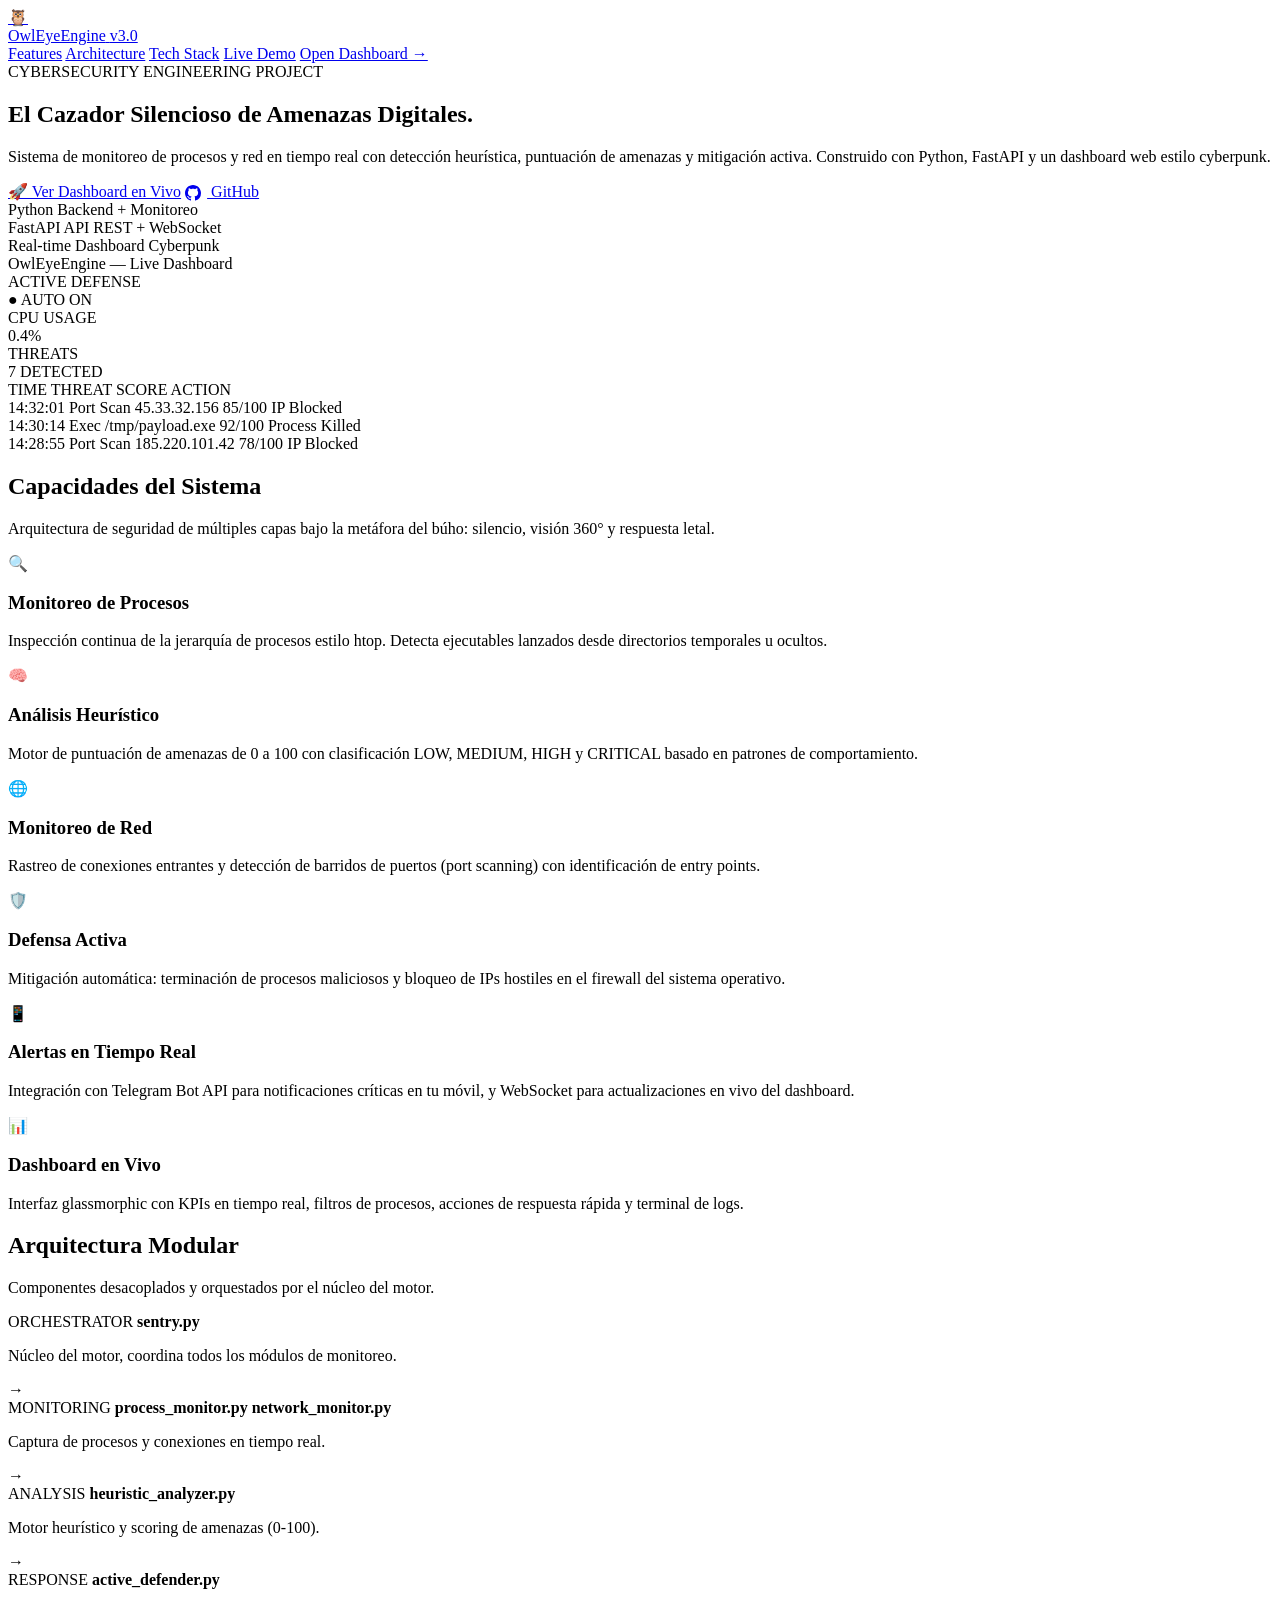
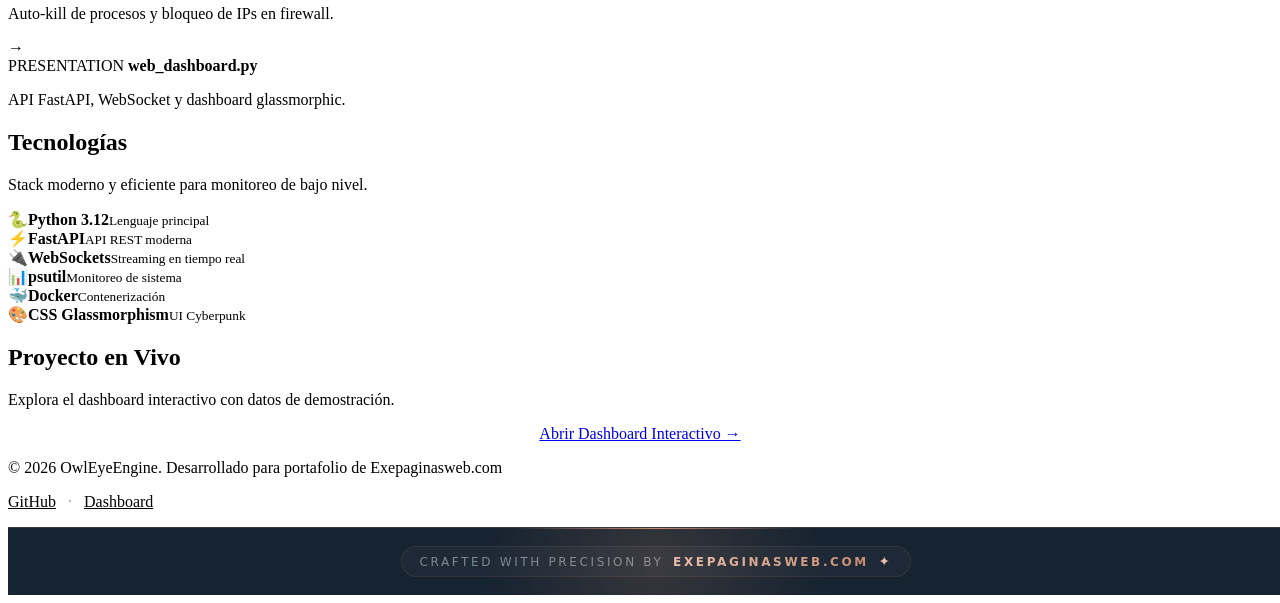
==== commit 7533a694: "Agregar firma Crafted by Exepaginasweb al footer" ====
--- a/landing_page/index.html
+++ b/landing_page/index.html
@@ -245,5 +245,32 @@
             <a href="/dashboard" style="color:var(--cyan);">Dashboard</a>
         </p>
     </footer>
+
+    <style>
+        .xepw-crafted{--xepw-bg:#162330;--xepw-ink:rgba(250,248,245,.6);--xepw-ink-hover:rgba(250,248,245,.95);--xepw-accent:#C88A6E;--xepw-accent-soft:#E8BFAC;--xepw-line:rgba(200,138,110,.18);--xepw-badge:rgba(255,255,255,.03);--xepw-border:rgba(200,138,110,.12);--xepw-border-hover:rgba(200,138,110,.3);--xepw-glow:rgba(200,138,110,.2);position:relative;display:flex;align-items:center;justify-content:center;overflow:hidden;padding:1.15rem 1rem;background:var(--xepw-bg);border-top:1px solid var(--xepw-line);width:100%}
+        .xepw-crafted::before{content:'';position:absolute;top:0;left:50%;transform:translateX(-50%);width:280px;height:1px;background:linear-gradient(90deg,transparent,var(--xepw-accent),transparent)}
+        .xepw-crafted .xepw-sig-glow{position:absolute;inset:50% auto auto 50%;transform:translate(-50%,-50%);width:340px;height:340px;border-radius:50%;background:radial-gradient(circle,rgba(200,138,110,.18) 0%,transparent 70%);pointer-events:none;animation:xepw-sig-pulse 4s ease-in-out infinite}
+        .xepw-crafted .xepw-sig-link{position:relative;z-index:1;display:inline-flex;align-items:center;gap:.6rem;padding:.45rem 1.1rem;border-radius:9999px;text-decoration:none;background:var(--xepw-badge);border:1px solid var(--xepw-border);font-family:'Plus Jakarta Sans','Inter',system-ui,-apple-system,sans-serif;font-size:.75rem;font-weight:600;letter-spacing:.22em;text-transform:uppercase;color:var(--xepw-ink);transition:color .4s cubic-bezier(.16,1,.3,1),background .4s ease,border-color .4s ease,box-shadow .4s ease,transform .4s cubic-bezier(.16,1,.3,1)}
+        .xepw-crafted .xepw-sig-link:hover{color:var(--xepw-ink-hover);background:rgba(200,138,110,.08);border-color:var(--xepw-border-hover);box-shadow:0 0 25px var(--xepw-glow),0 0 60px rgba(200,138,110,.08);transform:translateY(-2px)}
+        .xepw-crafted .xepw-sig-shimmer{position:absolute;inset:0;border-radius:inherit;overflow:hidden;pointer-events:none}
+        .xepw-crafted .xepw-sig-shimmer::after{content:'';position:absolute;top:0;left:0;width:60%;height:100%;background:linear-gradient(110deg,transparent,rgba(255,255,255,.14),transparent);transform:translateX(-120%);transition:transform .9s cubic-bezier(.16,1,.3,1)}
+        .xepw-crafted .xepw-sig-link:hover .xepw-sig-shimmer::after{transform:translateX(260%)}
+        .xepw-crafted .xepw-sig-prefix{font-weight:400;opacity:.75;white-space:nowrap}
+        .xepw-crafted .xepw-sig-brand{font-weight:700;background:linear-gradient(135deg,var(--xepw-accent-soft) 0%,var(--xepw-accent) 100%);-webkit-background-clip:text;background-clip:text;-webkit-text-fill-color:transparent;white-space:nowrap}
+        .xepw-crafted .xepw-sig-sparkle{color:var(--xepw-accent-soft);font-size:.85rem;line-height:1;display:inline-block;transition:transform .6s cubic-bezier(.34,1.56,.64,1),color .3s ease}
+        .xepw-crafted .xepw-sig-link:hover .xepw-sig-sparkle{transform:rotate(180deg) scale(1.3);color:var(--xepw-accent)}
+        @media (max-width:768px){.xepw-crafted .xepw-sig-prefix{display:none}.xepw-crafted .xepw-sig-link{letter-spacing:.14em}}
+        @media (prefers-reduced-motion: reduce){.xepw-crafted .xepw-sig-glow{animation:none}.xepw-crafted .xepw-sig-shimmer::after{transition:none;transform:none}.xepw-crafted .xepw-sig-sparkle{transition:none}}
+        @keyframes xepw-sig-pulse{0%,100%{opacity:.35;transform:translate(-50%,-50%) scale(.92)}50%{opacity:.85;transform:translate(-50%,-50%) scale(1.05)}}
+    </style>
+    <div class="xepw-crafted" role="contentinfo">
+        <div class="xepw-sig-glow" aria-hidden="true"></div>
+        <a class="xepw-sig-link" href="https://exepaginasweb.com" target="_blank" rel="noopener noreferrer" title="Diseño & Desarrollo por Exepaginasweb.com">
+            <span class="xepw-sig-shimmer" aria-hidden="true"></span>
+            <span class="xepw-sig-prefix">Crafted with precision by</span>
+            <span class="xepw-sig-brand">Exepaginasweb.com</span>
+            <span class="xepw-sig-sparkle" aria-hidden="true">✦</span>
+        </a>
+    </div>
 </body>
 </html>
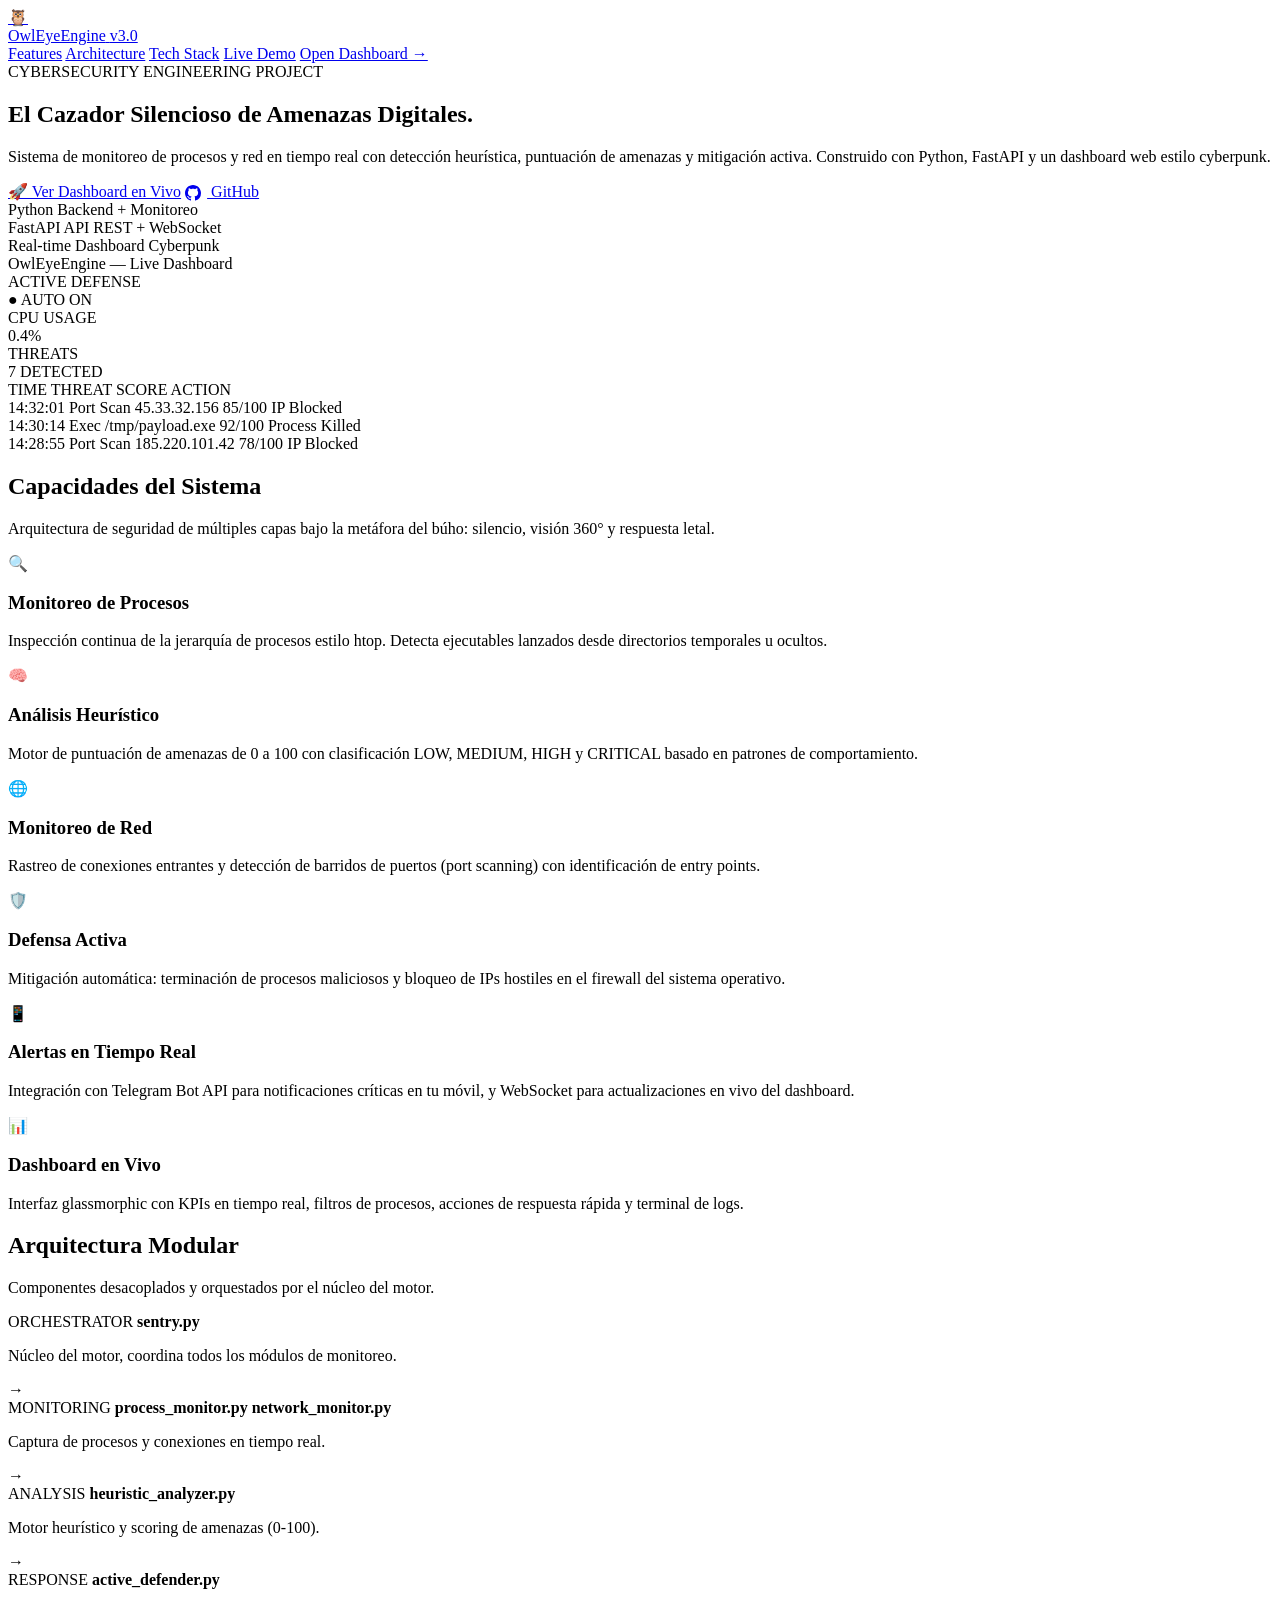
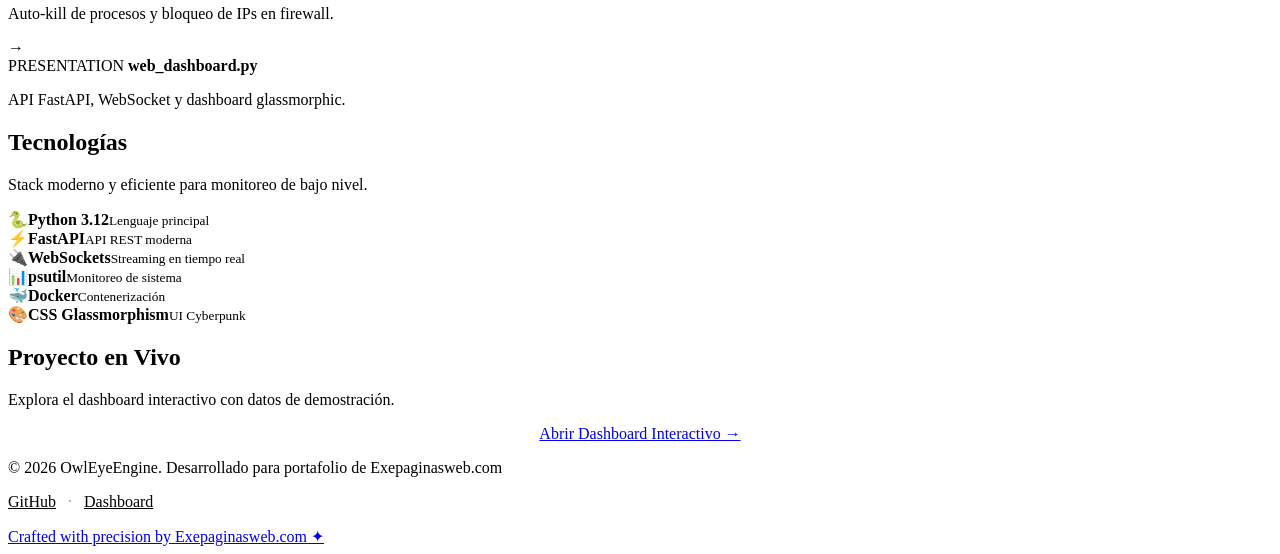
==== commit 1ac8ec75: "fix: integrate Exepaginasweb signature into footer, move inline styles to CSS" ====
--- a/landing_page/index.html
+++ b/landing_page/index.html
@@ -246,23 +246,6 @@
         </p>
     </footer>
 
-    <style>
-        .xepw-crafted{--xepw-bg:#162330;--xepw-ink:rgba(250,248,245,.6);--xepw-ink-hover:rgba(250,248,245,.95);--xepw-accent:#C88A6E;--xepw-accent-soft:#E8BFAC;--xepw-line:rgba(200,138,110,.18);--xepw-badge:rgba(255,255,255,.03);--xepw-border:rgba(200,138,110,.12);--xepw-border-hover:rgba(200,138,110,.3);--xepw-glow:rgba(200,138,110,.2);position:relative;display:flex;align-items:center;justify-content:center;overflow:hidden;padding:1.15rem 1rem;background:var(--xepw-bg);border-top:1px solid var(--xepw-line);width:100%}
-        .xepw-crafted::before{content:'';position:absolute;top:0;left:50%;transform:translateX(-50%);width:280px;height:1px;background:linear-gradient(90deg,transparent,var(--xepw-accent),transparent)}
-        .xepw-crafted .xepw-sig-glow{position:absolute;inset:50% auto auto 50%;transform:translate(-50%,-50%);width:340px;height:340px;border-radius:50%;background:radial-gradient(circle,rgba(200,138,110,.18) 0%,transparent 70%);pointer-events:none;animation:xepw-sig-pulse 4s ease-in-out infinite}
-        .xepw-crafted .xepw-sig-link{position:relative;z-index:1;display:inline-flex;align-items:center;gap:.6rem;padding:.45rem 1.1rem;border-radius:9999px;text-decoration:none;background:var(--xepw-badge);border:1px solid var(--xepw-border);font-family:'Plus Jakarta Sans','Inter',system-ui,-apple-system,sans-serif;font-size:.75rem;font-weight:600;letter-spacing:.22em;text-transform:uppercase;color:var(--xepw-ink);transition:color .4s cubic-bezier(.16,1,.3,1),background .4s ease,border-color .4s ease,box-shadow .4s ease,transform .4s cubic-bezier(.16,1,.3,1)}
-        .xepw-crafted .xepw-sig-link:hover{color:var(--xepw-ink-hover);background:rgba(200,138,110,.08);border-color:var(--xepw-border-hover);box-shadow:0 0 25px var(--xepw-glow),0 0 60px rgba(200,138,110,.08);transform:translateY(-2px)}
-        .xepw-crafted .xepw-sig-shimmer{position:absolute;inset:0;border-radius:inherit;overflow:hidden;pointer-events:none}
-        .xepw-crafted .xepw-sig-shimmer::after{content:'';position:absolute;top:0;left:0;width:60%;height:100%;background:linear-gradient(110deg,transparent,rgba(255,255,255,.14),transparent);transform:translateX(-120%);transition:transform .9s cubic-bezier(.16,1,.3,1)}
-        .xepw-crafted .xepw-sig-link:hover .xepw-sig-shimmer::after{transform:translateX(260%)}
-        .xepw-crafted .xepw-sig-prefix{font-weight:400;opacity:.75;white-space:nowrap}
-        .xepw-crafted .xepw-sig-brand{font-weight:700;background:linear-gradient(135deg,var(--xepw-accent-soft) 0%,var(--xepw-accent) 100%);-webkit-background-clip:text;background-clip:text;-webkit-text-fill-color:transparent;white-space:nowrap}
-        .xepw-crafted .xepw-sig-sparkle{color:var(--xepw-accent-soft);font-size:.85rem;line-height:1;display:inline-block;transition:transform .6s cubic-bezier(.34,1.56,.64,1),color .3s ease}
-        .xepw-crafted .xepw-sig-link:hover .xepw-sig-sparkle{transform:rotate(180deg) scale(1.3);color:var(--xepw-accent)}
-        @media (max-width:768px){.xepw-crafted .xepw-sig-prefix{display:none}.xepw-crafted .xepw-sig-link{letter-spacing:.14em}}
-        @media (prefers-reduced-motion: reduce){.xepw-crafted .xepw-sig-glow{animation:none}.xepw-crafted .xepw-sig-shimmer::after{transition:none;transform:none}.xepw-crafted .xepw-sig-sparkle{transition:none}}
-        @keyframes xepw-sig-pulse{0%,100%{opacity:.35;transform:translate(-50%,-50%) scale(.92)}50%{opacity:.85;transform:translate(-50%,-50%) scale(1.05)}}
-    </style>
     <div class="xepw-crafted" role="contentinfo">
         <div class="xepw-sig-glow" aria-hidden="true"></div>
         <a class="xepw-sig-link" href="https://exepaginasweb.com" target="_blank" rel="noopener noreferrer" title="Diseño & Desarrollo por Exepaginasweb.com">
